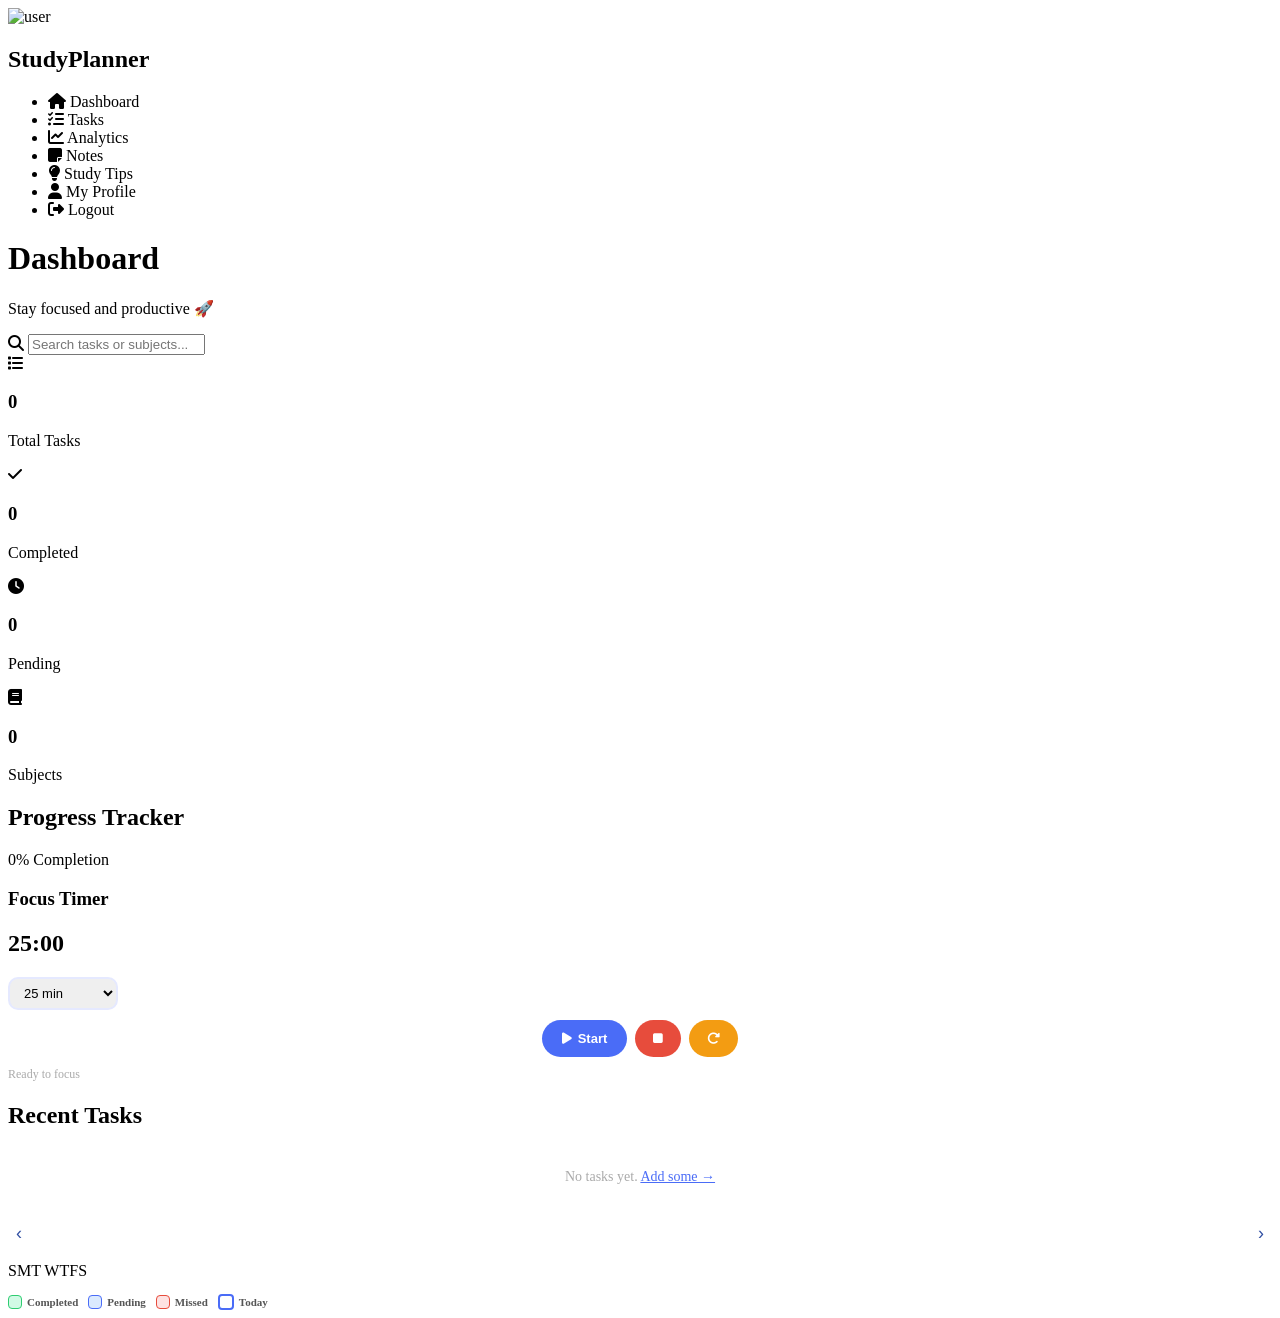
==== Dashboard.html @ defc96db "Create Dashboard.html" ====
<!DOCTYPE html>
<html lang="en">
<head>
<meta charset="UTF-8">
<meta name="viewport" content="width=device-width, initial-scale=1.0">
<title>Dashboard – StudyPlanner</title>

<link rel="stylesheet" href="theme.css">
<link rel="stylesheet" href="dashboard.css">
<link rel="stylesheet" href="https://cdnjs.cloudflare.com/ajax/libs/font-awesome/6.5.0/css/all.min.css">

</head>

<body>

<div class="floating-shapes">
  <span class="shape s1"></span>
  <span class="shape s2"></span>
  <span class="shape s3"></span>
</div>

<div class="dashboard">

  <!-- SIDEBAR -->
  <div class="sidebar">
    <div class="sidebar-image">
      <img src="https://cdn-icons-png.flaticon.com/512/3135/3135715.png" alt="user">
    </div>
    <h2 class="logo">StudyPlanner</h2>
    <ul class="menu">
      <li class="active"><i class="fa-solid fa-house"></i> Dashboard</li>
      <li onclick="location.href='taskdesign.html'"><i class="fa-solid fa-list-check"></i> Tasks</li>
      <li onclick="location.href='analytics.html'"><i class="fa-solid fa-chart-line"></i> Analytics</li>
      <li onclick="location.href='notes.html'"><i class="fa-solid fa-note-sticky"></i> Notes</li>
      <li onclick="location.href='studytips.html'"><i class="fa-solid fa-lightbulb"></i> Study Tips</li>
      <li onclick="location.href='profile.html'"><i class="fa-solid fa-user"></i> My Profile</li>
      <li class="logout"><i class="fa-solid fa-right-from-bracket"></i> Logout</li>
    </ul>
  </div>

  <!-- MAIN -->
  <div class="main">

    <!-- TOPBAR -->
    <div class="topbar">
      <div>
        <h1>Dashboard</h1>
        <p>Stay focused and productive 🚀</p>
      </div>
      <div class="search-box">
        <i class="fa fa-search"></i>
        <input type="text" id="searchInput" placeholder="Search tasks or subjects..." oninput="filterRecentTasks()">
      </div>
    </div>

    <!-- STAT CARDS -->
    <div class="cards">
      <div class="card blue">
        <i class="fa-solid fa-list"></i>
        <h3 id="totalCount">0</h3>
        <p>Total Tasks</p>
      </div>
      <div class="card green">
        <i class="fa-solid fa-check"></i>
        <h3 id="completedCount">0</h3>
        <p>Completed</p>
      </div>
      <div class="card orange">
        <i class="fa-solid fa-clock"></i>
        <h3 id="pendingCount">0</h3>
        <p>Pending</p>
      </div>
      <div class="card purple">
        <i class="fa-solid fa-book"></i>
        <h3 id="subjectCount">0</h3>
        <p>Subjects</p>
      </div>
    </div>

    <!-- CONTENT -->
    <div class="content">

      <!-- LEFT -->
      <div class="left">

        <div class="row-top">

          <!-- PROGRESS -->
          <div class="box">
            <h2>Progress Tracker</h2>
            <p id="progressLabel">0% Completion</p>
            <div class="progress-bar">
              <div class="progress-fill" id="progressFill" style="width:0%"></div>
            </div>
          </div>

          <!-- FOCUS TIMER -->
          <div class="box timer">
            <h3>Focus Timer</h3>
            <h2 id="timerDisplay">25:00</h2>

            <!-- Duration Selector -->
            <div id="timerSetup" style="margin-bottom:10px;">
              <select id="timerDuration" style="padding:6px 10px; border-radius:10px; border:2px solid #e5e9ff; font-size:13px; outline:none; cursor:pointer;">
                <option value="25">25 min</option>
                <option value="30">30 min</option>
                <option value="45">45 min</option>
                <option value="60">60 min</option>
                <option value="5">5 min (test)</option>
              </select>
            </div>

            <!-- Timer Controls -->
            <div style="display:flex; gap:8px; justify-content:center; flex-wrap:wrap;">
              <button id="startPauseBtn" onclick="toggleTimer()"
                style="padding:11px 20px; border-radius:50px; border:none; background:#4a6cf7; color:white; font-size:13px; font-weight:700; cursor:pointer; transition:0.25s; display:flex; align-items:center; gap:6px;">
                <i class="fa-solid fa-play"></i> Start
              </button>
              <button onclick="stopTimer()"
                style="padding:11px 18px; border-radius:50px; border:none; background:#e74c3c; color:white; font-size:13px; font-weight:700; cursor:pointer; transition:0.25s;">
                <i class="fa-solid fa-stop"></i>
              </button>
              <button onclick="restartTimer()"
                style="padding:11px 18px; border-radius:50px; border:none; background:#f39c12; color:white; font-size:13px; font-weight:700; cursor:pointer; transition:0.25s;">
                <i class="fa-solid fa-rotate-right"></i>
              </button>
            </div>

            <p id="timerStatus" style="font-size:12px; color:#aaa; margin-top:10px;">Ready to focus</p>
          </div>

        </div>

        <!-- RECENT TASKS -->
        <div class="box">
          <h2>Recent Tasks</h2>
          <div id="recentTasksList">
            <p style="color:#aaa; font-size:14px; text-align:center; padding:20px 0;">No tasks yet. <a href="taskdesign.html" style="color:#4a6cf7;">Add some →</a></p>
          </div>
        </div>

      </div>

      <!-- RIGHT: CALENDAR -->
      <div class="right">
        <div class="box calendar">

          <!-- Calendar Header -->
          <div style="display:flex; justify-content:space-between; align-items:center; margin-bottom:14px;">
            <button onclick="changeMonth(-1)" style="background:none; border:none; font-size:18px; cursor:pointer; color:#2f4ea2; padding:4px 8px; border-radius:8px; transition:0.2s;" onmouseover="this.style.background='#eef2ff'" onmouseout="this.style.background='none'">&#8249;</button>
            <h2 id="calendarTitle" style="margin:0; font-size:16px; color:#1e3c72;"></h2>
            <button onclick="changeMonth(1)"  style="background:none; border:none; font-size:18px; cursor:pointer; color:#2f4ea2; padding:4px 8px; border-radius:8px; transition:0.2s;" onmouseover="this.style.background='#eef2ff'" onmouseout="this.style.background='none'">&#8250;</button>
          </div>

          <!-- Day headers -->
          <div class="days">
            <span>S</span><span>M</span><span>T</span>
            <span>W</span><span>T</span><span>F</span><span>S</span>
          </div>

          <!-- Date grid -->
          <div class="dates" id="calendarDates"></div>

          <div class="cal-legend-wrap" style="margin-top:14px; display:flex; gap:10px; flex-wrap:wrap; font-size:11px; font-weight:600; color:#555;">
            <span style="display:flex;align-items:center;gap:5px;"><span class="cal-legend-completed" style="width:12px;height:12px;border-radius:4px;background:#d1fae5;border:1px solid #2ecc71;display:inline-block;"></span>Completed</span>
            <span style="display:flex;align-items:center;gap:5px;"><span class="cal-legend-pending" style="width:12px;height:12px;border-radius:4px;background:#dbeafe;border:1px solid #4a6cf7;display:inline-block;"></span>Pending</span>
            <span style="display:flex;align-items:center;gap:5px;"><span class="cal-legend-missed" style="width:12px;height:12px;border-radius:4px;background:#fee2e2;border:1px solid #e74c3c;display:inline-block;"></span>Missed</span>
            <span style="display:flex;align-items:center;gap:5px;"><span class="cal-legend-today" style="width:12px;height:12px;border-radius:4px;border:2.5px solid #4a6cf7;display:inline-block;"></span>Today</span>
          </div>

        </div>
      </div>

    </div><!-- end .content -->
  </div><!-- end .main -->
</div><!-- end .dashboard -->

<style>
/* ── RECENT TASK ROWS ─────────────────────── */
.task-row {
  display: flex;
  justify-content: space-between;
  align-items: center;
  padding: 12px 0;
  border-bottom: 1px solid #f0f2ff;
  font-size: 14px;
}
.task-row:last-child { border-bottom: none; }
.task-row span { font-weight: 600; color: #333; }
.task-row small { font-size: 12px; color: #aaa; }
.badge {
  padding: 4px 11px; border-radius: 20px; font-size: 11px; font-weight: 700;
}
.badge-completed { background:#d1fae5; color:#065f46; }
.badge-pending   { background:#fff3cd; color:#92400e; }
.badge-missed    { background:#fee2e2; color:#991b1b; }

/* ── CALENDAR DATE CELLS ─────────────────── */
.cal-day {
  padding: 10px 6px;
  background: #eef2ff;
  border-radius: 10px;
  text-align: center;
  font-size: 13px;
  font-weight: 500;
  color: #444;
  cursor: default;
  position: relative;
  transition: 0.2s;
  min-height: 36px;
  display: flex;
  flex-direction: column;
  align-items: center;
  justify-content: center;
  gap: 3px;
}

/* Task status colors — applied via JS */
.cal-day.has-completed { background: #d1fae5; color: #065f46; }
.cal-day.has-pending   { background: #dbeafe; color: #1e40af; }
.cal-day.has-missed    { background: #fee2e2; color: #991b1b; }

/* Today: ring highlight only — keeps text readable over any status color */
.cal-day.today {
  outline: 3px solid #4a6cf7;
  outline-offset: -2px;
  font-weight: 800;
}

.cal-day.empty { background: transparent; outline: none; }

/* No dots needed anymore — cell color carries the meaning */
.dots-row { display: none; }

/* Tooltip */
.cal-day:hover .cal-tooltip { display: block; }
.cal-tooltip {
  display: none;
  position: absolute;
  bottom: calc(100% + 6px);
  left: 50%;
  transform: translateX(-50%);
  background: #1e3c72;
  color: white;
  font-size: 11px;
  padding: 6px 10px;
  border-radius: 8px;
  white-space: nowrap;
  z-index: 99;
  pointer-events: none;
  box-shadow: 0 4px 12px rgba(0,0,0,0.2);
}
.cal-tooltip::after {
  content:""; position:absolute; top:100%; left:50%; transform:translateX(-50%);
  border:5px solid transparent; border-top-color:#1e3c72;
}
</style>

<!-- 🔊 TIMER START SOUND -->
<audio id="startSound" src="sound.mpeg" preload="auto"></audio>

<script src="api.js"></script>        
<script src="theme.js"></script>
<script src="dashboard.js"></script>

</body>
</html>
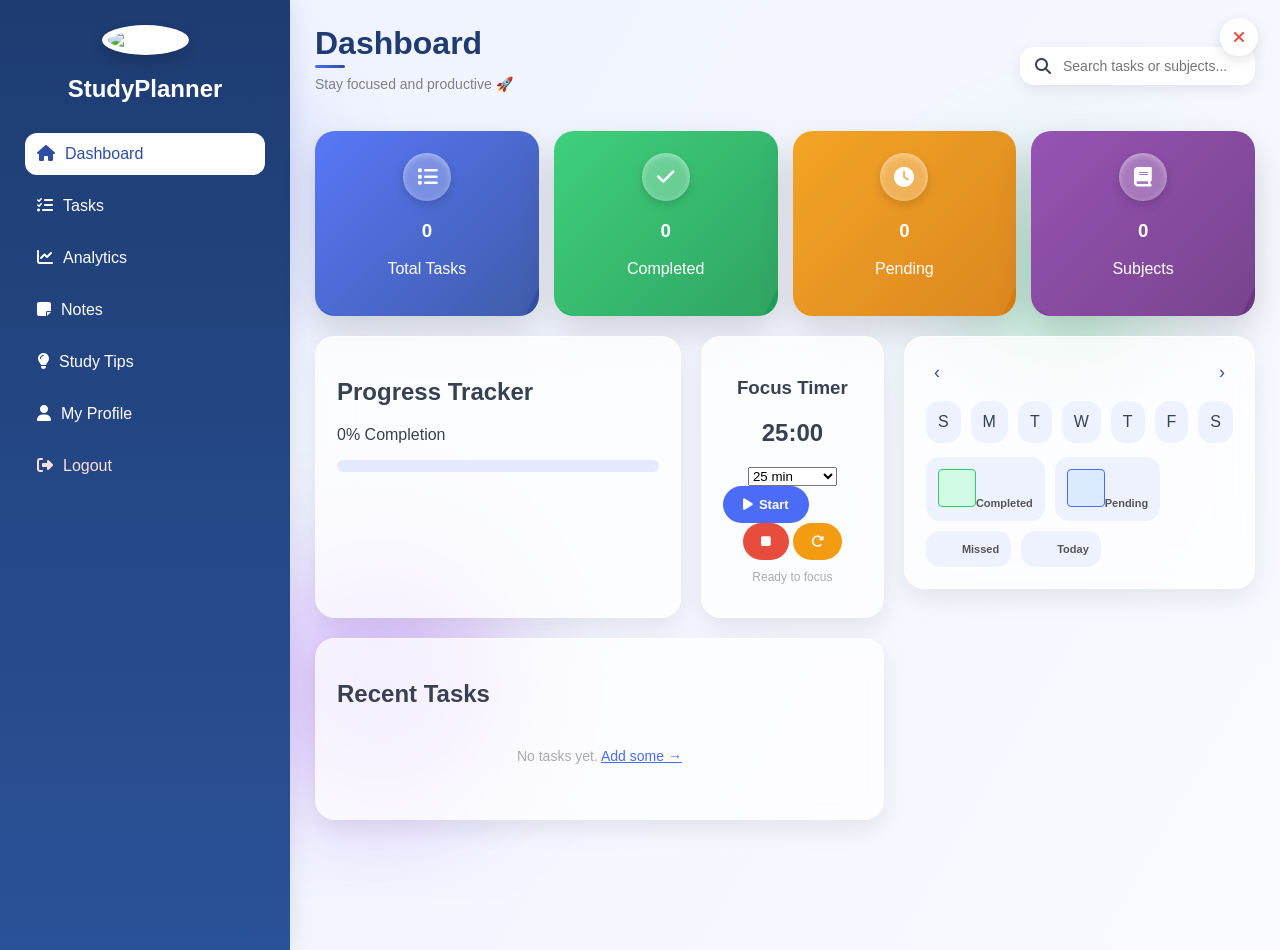
==== commit 4e5fd77a: "Update Dashboard.html" ====
--- a/Dashboard.html
+++ b/Dashboard.html
@@ -29,11 +29,11 @@
     <h2 class="logo">StudyPlanner</h2>
     <ul class="menu">
       <li class="active"><i class="fa-solid fa-house"></i> Dashboard</li>
-      <li onclick="location.href='taskdesign.html'"><i class="fa-solid fa-list-check"></i> Tasks</li>
-      <li onclick="location.href='analytics.html'"><i class="fa-solid fa-chart-line"></i> Analytics</li>
-      <li onclick="location.href='notes.html'"><i class="fa-solid fa-note-sticky"></i> Notes</li>
-      <li onclick="location.href='studytips.html'"><i class="fa-solid fa-lightbulb"></i> Study Tips</li>
-      <li onclick="location.href='profile.html'"><i class="fa-solid fa-user"></i> My Profile</li>
+      <li data-href="taskdesign.html" class="nav-link"><i class="fa-solid fa-list-check"></i> Tasks</li>
+      <li data-href="analytics.html" class="nav-link"><i class="fa-solid fa-chart-line"></i> Analytics</li>
+      <li data-href="notes.html" class="nav-link"><i class="fa-solid fa-note-sticky"></i> Notes</li>
+      <li data-href="studytips.html" class="nav-link"><i class="fa-solid fa-lightbulb"></i> Study Tips</li>
+      <li data-href="profile.html" class="nav-link"><i class="fa-solid fa-user"></i> My Profile</li>
       <li class="logout"><i class="fa-solid fa-right-from-bracket"></i> Logout</li>
     </ul>
   </div>
@@ -49,7 +49,7 @@
       </div>
       <div class="search-box">
         <i class="fa fa-search"></i>
-        <input type="text" id="searchInput" placeholder="Search tasks or subjects..." oninput="filterRecentTasks()">
+        <input type="text" id="searchInput" placeholder="Search tasks or subjects..." id="searchInputField">
       </div>
     </div>
 
@@ -100,8 +100,8 @@
             <h2 id="timerDisplay">25:00</h2>
 
             <!-- Duration Selector -->
-            <div id="timerSetup" style="margin-bottom:10px;">
-              <select id="timerDuration" style="padding:6px 10px; border-radius:10px; border:2px solid #e5e9ff; font-size:13px; outline:none; cursor:pointer;">
+            <div id="timerSetup" class="timer-setup">
+              <select id="timerDuration" class="timer-select">
                 <option value="25">25 min</option>
                 <option value="30">30 min</option>
                 <option value="45">45 min</option>
@@ -111,8 +111,8 @@
             </div>
 
             <!-- Timer Controls -->
-            <div style="display:flex; gap:8px; justify-content:center; flex-wrap:wrap;">
-              <button id="startPauseBtn" onclick="toggleTimer()"
+            <div class="timer-controls">
+              <button id="startPauseBtn" id="startPauseBtn"
                 style="padding:11px 20px; border-radius:50px; border:none; background:#4a6cf7; color:white; font-size:13px; font-weight:700; cursor:pointer; transition:0.25s; display:flex; align-items:center; gap:6px;">
                 <i class="fa-solid fa-play"></i> Start
               </button>
@@ -162,10 +162,10 @@
           <div class="dates" id="calendarDates"></div>
 
           <div class="cal-legend-wrap" style="margin-top:14px; display:flex; gap:10px; flex-wrap:wrap; font-size:11px; font-weight:600; color:#555;">
-            <span style="display:flex;align-items:center;gap:5px;"><span class="cal-legend-completed" style="width:12px;height:12px;border-radius:4px;background:#d1fae5;border:1px solid #2ecc71;display:inline-block;"></span>Completed</span>
-            <span style="display:flex;align-items:center;gap:5px;"><span class="cal-legend-pending" style="width:12px;height:12px;border-radius:4px;background:#dbeafe;border:1px solid #4a6cf7;display:inline-block;"></span>Pending</span>
-            <span style="display:flex;align-items:center;gap:5px;"><span class="cal-legend-missed" style="width:12px;height:12px;border-radius:4px;background:#fee2e2;border:1px solid #e74c3c;display:inline-block;"></span>Missed</span>
-            <span style="display:flex;align-items:center;gap:5px;"><span class="cal-legend-today" style="width:12px;height:12px;border-radius:4px;border:2.5px solid #4a6cf7;display:inline-block;"></span>Today</span>
+            <span class="legend-item"><span class="cal-legend-completed" style="width:12px;height:12px;border-radius:4px;background:#d1fae5;border:1px solid #2ecc71;display:inline-block;"></span>Completed</span>
+            <span class="legend-item"><span class="cal-legend-pending" style="width:12px;height:12px;border-radius:4px;background:#dbeafe;border:1px solid #4a6cf7;display:inline-block;"></span>Pending</span>
+            <span class="legend-item"><span class="cal-legend-missed" class="legend-box legend-missed"></span>Missed</span>
+            <span class="legend-item"><span class="cal-legend-today" class="legend-box legend-today"></span>Today</span>
           </div>
 
         </div>
@@ -175,86 +175,7 @@
   </div><!-- end .main -->
 </div><!-- end .dashboard -->
 
-<style>
-/* ── RECENT TASK ROWS ─────────────────────── */
-.task-row {
-  display: flex;
-  justify-content: space-between;
-  align-items: center;
-  padding: 12px 0;
-  border-bottom: 1px solid #f0f2ff;
-  font-size: 14px;
-}
-.task-row:last-child { border-bottom: none; }
-.task-row span { font-weight: 600; color: #333; }
-.task-row small { font-size: 12px; color: #aaa; }
-.badge {
-  padding: 4px 11px; border-radius: 20px; font-size: 11px; font-weight: 700;
-}
-.badge-completed { background:#d1fae5; color:#065f46; }
-.badge-pending   { background:#fff3cd; color:#92400e; }
-.badge-missed    { background:#fee2e2; color:#991b1b; }
 
-/* ── CALENDAR DATE CELLS ─────────────────── */
-.cal-day {
-  padding: 10px 6px;
-  background: #eef2ff;
-  border-radius: 10px;
-  text-align: center;
-  font-size: 13px;
-  font-weight: 500;
-  color: #444;
-  cursor: default;
-  position: relative;
-  transition: 0.2s;
-  min-height: 36px;
-  display: flex;
-  flex-direction: column;
-  align-items: center;
-  justify-content: center;
-  gap: 3px;
-}
-
-/* Task status colors — applied via JS */
-.cal-day.has-completed { background: #d1fae5; color: #065f46; }
-.cal-day.has-pending   { background: #dbeafe; color: #1e40af; }
-.cal-day.has-missed    { background: #fee2e2; color: #991b1b; }
-
-/* Today: ring highlight only — keeps text readable over any status color */
-.cal-day.today {
-  outline: 3px solid #4a6cf7;
-  outline-offset: -2px;
-  font-weight: 800;
-}
-
-.cal-day.empty { background: transparent; outline: none; }
-
-/* No dots needed anymore — cell color carries the meaning */
-.dots-row { display: none; }
-
-/* Tooltip */
-.cal-day:hover .cal-tooltip { display: block; }
-.cal-tooltip {
-  display: none;
-  position: absolute;
-  bottom: calc(100% + 6px);
-  left: 50%;
-  transform: translateX(-50%);
-  background: #1e3c72;
-  color: white;
-  font-size: 11px;
-  padding: 6px 10px;
-  border-radius: 8px;
-  white-space: nowrap;
-  z-index: 99;
-  pointer-events: none;
-  box-shadow: 0 4px 12px rgba(0,0,0,0.2);
-}
-.cal-tooltip::after {
-  content:""; position:absolute; top:100%; left:50%; transform:translateX(-50%);
-  border:5px solid transparent; border-top-color:#1e3c72;
-}
-</style>
 
 <!-- 🔊 TIMER START SOUND -->
 <audio id="startSound" src="sound.mpeg" preload="auto"></audio>
--- a/theme.css
+++ b/theme.css
@@ -0,0 +1,317 @@
+/* ═══════════════════════════════════════════════
+   STUDYPLANNER — GLOBAL THEME SYSTEM
+   ═══════════════════════════════════════════════ */
+
+/* ── LIGHT MODE ───────────────────────────────── */
+:root {
+  --bg:            #eef2ff;
+  --bg2:           #f8faff;
+  --surface:       rgba(255,255,255,0.82);
+  --surface-solid: #ffffff;
+  --border:        #e5e9ff;
+  --text-primary:  #1e3c72;
+  --text-body:     #374151;
+  --text-muted:    #6b7280;
+  --input-bg:      #f8faff;
+}
+
+/* ── DARK MODE ────────────────────────────────── */
+[data-theme="dark"] {
+  --bg:            #1a1a2e;
+  --bg2:           #16213e;
+  --surface:       rgba(34,34,59,0.97);
+  --surface-solid: #22223b;
+  --border:        #3a3a5c;
+  --text-primary:  #f0f0f5;
+  --text-body:     #c8c8d8;
+  --text-muted:    #8888aa;
+  --input-bg:      #2a2a45;
+}
+
+html { transition: background 0.3s ease; }
+body {
+  background: linear-gradient(135deg, var(--bg), var(--bg2));
+  color: var(--text-body);
+  transition: background 0.35s ease, color 0.35s ease;
+}
+
+/* ── BODY ─────────────────────────────────────── */
+[data-theme="dark"] body {
+  background: linear-gradient(135deg, #1a1a2e, #16213e) !important;
+}
+[data-theme="dark"] .floating-shapes .shape,
+[data-theme="dark"] .shape { opacity: 0.07 !important; }
+
+/* ── SIDEBAR ──────────────────────────────────── */
+[data-theme="dark"] .sidebar {
+  background: linear-gradient(180deg, #12122a, #1a1a3e) !important;
+  border-right: 1px solid #3a3a5c;
+}
+[data-theme="dark"] .menu .active {
+  background: rgba(74,108,247,0.25) !important;
+  color: #a0b4ff !important;
+}
+[data-theme="dark"] .menu li:hover {
+  background: rgba(255,255,255,0.06) !important;
+}
+
+/* ── SURFACE BOXES ────────────────────────────── */
+[data-theme="dark"] .box,
+[data-theme="dark"] .form-card,
+[data-theme="dark"] .avatar-card,
+[data-theme="dark"] .table-box,
+[data-theme="dark"] .panel-box,
+[data-theme="dark"] .paper,
+[data-theme="dark"] .search-box,
+[data-theme="dark"] .topbar .search-box,
+[data-theme="dark"] .field-wrap,
+[data-theme="dark"] .toolbar,
+[data-theme="dark"] .legend-item,
+[data-theme="dark"] .progress-card,
+[data-theme="dark"] .topic-row,
+[data-theme="dark"] .upload-zone,
+[data-theme="dark"] .file-item {
+  background: #22223b !important;
+  border-color: #3a3a5c !important;
+  box-shadow: 0 6px 20px rgba(0,0,0,0.4) !important;
+}
+
+/* ── HEADINGS ─────────────────────────────────── */
+[data-theme="dark"] h1,[data-theme="dark"] h2,
+[data-theme="dark"] h3,[data-theme="dark"] h4,
+[data-theme="dark"] h5,[data-theme="dark"] .topbar h1,
+[data-theme="dark"] .section-title,
+[data-theme="dark"] .form-section-title,
+[data-theme="dark"] .nav-meta h2 {
+  color: #f0f0f5 !important;
+}
+
+[data-theme="dark"] p  { color: #c8c8d8 !important; }
+[data-theme="dark"] small,
+[data-theme="dark"] .text-muted,
+[data-theme="dark"] .topbar p,
+[data-theme="dark"] .field-hint,
+[data-theme="dark"] .last-saved,
+[data-theme="dark"] .bar-count,
+[data-theme="dark"] .autosave-label { color: #8888aa !important; }
+[data-theme="dark"] label,
+[data-theme="dark"] .field-label { color: #8888aa !important; }
+
+/* ── INPUTS ───────────────────────────────────── */
+[data-theme="dark"] input,
+[data-theme="dark"] textarea,
+[data-theme="dark"] select {
+  background: #2a2a45 !important;
+  color: #f0f0f5 !important;
+  border-color: #3a3a5c !important;
+}
+[data-theme="dark"] input::placeholder,
+[data-theme="dark"] textarea::placeholder { color: #55557a !important; }
+[data-theme="dark"] .search-box input { background: transparent !important; color: #f0f0f5 !important; }
+[data-theme="dark"] .search-box i,
+[data-theme="dark"] .field-edit-btn { color: #55557a !important; }
+
+/* ── TOOLBAR ──────────────────────────────────── */
+[data-theme="dark"] .toolbar { background: #1e1e38 !important; }
+[data-theme="dark"] .tb-btn  { color: #8888aa !important; }
+[data-theme="dark"] .tb-btn:hover { background: #3a3a5c !important; color: #a0b4ff !important; }
+[data-theme="dark"] .tb-select { background:#2a2a45 !important; color:#c8c8d8 !important; border-color:#3a3a5c !important; }
+
+/* ── TABLE ────────────────────────────────────── */
+[data-theme="dark"] thead th { color:#a0b4ff !important; border-color:#3a3a5c !important; background:#22223b !important; }
+[data-theme="dark"] tbody td { color:#c8c8d8 !important; border-color:#3a3a5c !important; }
+[data-theme="dark"] tbody tr:hover { background: rgba(100,120,255,0.08) !important; }
+[data-theme="dark"] .task-row { border-color: #3a3a5c !important; }
+[data-theme="dark"] .task-row span { color: #f0f0f5 !important; }
+
+/* ── COLORED CARDS — bright & readable in dark mode ── */
+[data-theme="dark"] .card,
+[data-theme="dark"] .sum-card { filter: brightness(1.0) saturate(1.1) !important; }
+[data-theme="dark"] .card h3,
+[data-theme="dark"] .card p,
+[data-theme="dark"] .sum-card h3,
+[data-theme="dark"] .sum-card p { color: #ffffff !important; }
+
+[data-theme="dark"] .tip-card { filter: brightness(0.95) saturate(1.05) !important; }
+[data-theme="dark"] .tip-card h3,
+[data-theme="dark"] .tip-card p,
+[data-theme="dark"] .tip-card i.card-icon { color: #1a1a2e !important; }
+
+[data-theme="dark"] .note-card { filter: brightness(1.08) saturate(1.15) !important; }
+[data-theme="dark"] .note-card h3 { color: #0f172a !important; font-weight: 800 !important; }
+[data-theme="dark"] .note-card p  { color: #1e293b !important; }
+
+/* ── CALENDAR ─────────────────────────────────── */
+[data-theme="dark"] .cal-day { background:#2a2a45 !important; color:#c8c8d8 !important; }
+[data-theme="dark"] .cal-day.empty { background:transparent !important; }
+[data-theme="dark"] .calendar .days span,
+[data-theme="dark"] .calendar .dates span { background:#2a2a45 !important; color:#c8c8d8 !important; }
+[data-theme="dark"] .calendar .active {
+  background: linear-gradient(135deg,#4a6cf7,#2f4ea2) !important;
+  color: white !important;
+}
+
+/* ── CALENDAR STATUS CELLS — vivid solid fills ── */
+[data-theme="dark"] .cal-day.has-completed,
+[data-theme="dark"] .cal-day.has-completed span { background:#22c55e !important; color:#ffffff !important; }
+[data-theme="dark"] .cal-day.has-pending,
+[data-theme="dark"] .cal-day.has-pending span   { background:#3b82f6 !important; color:#ffffff !important; }
+[data-theme="dark"] .cal-day.has-missed,
+[data-theme="dark"] .cal-day.has-missed span     { background:#ef4444 !important; color:#ffffff !important; }
+
+/* ── CALENDAR LEGEND SQUARES — match date cell colours ── */
+[data-theme="dark"] .cal-legend-completed {
+  background: #22c55e !important;
+  border-color: #22c55e !important;
+}
+[data-theme="dark"] .cal-legend-pending {
+  background: #3b82f6 !important;
+  border-color: #3b82f6 !important;
+}
+[data-theme="dark"] .cal-legend-missed {
+  background: #ef4444 !important;
+  border-color: #ef4444 !important;
+}
+[data-theme="dark"] .cal-legend-today {
+  background: #22223b !important;
+  border: 2.5px solid #3b82f6 !important;
+}
+
+/* Legend label text */
+[data-theme="dark"] .cal-legend-wrap,
+[data-theme="dark"] .cal-legend-wrap span { color: #c8c8d8 !important; }
+
+/* ── PROGRESS BAR & TRACK ─────────────────────── */
+[data-theme="dark"] .progress-bar,
+[data-theme="dark"] .track { background: #3a3a5c !important; }
+[data-theme="dark"] .progress-card h4 { color: #c8c8d8 !important; }
+
+/* ── FILTERS ──────────────────────────────────── */
+[data-theme="dark"] .filters button,
+[data-theme="dark"] .filter-btn,
+[data-theme="dark"] .filter {
+  background: #2a2a45 !important; border-color:#3a3a5c !important; color:#c8c8d8 !important;
+}
+[data-theme="dark"] .filters button.active {
+  background: #4a6cf7 !important; color:white !important; border-color:#4a6cf7 !important;
+}
+
+/* ── LEGEND ───────────────────────────────────── */
+[data-theme="dark"] .legend-item h4 { color:#f0f0f5 !important; }
+[data-theme="dark"] .legend-item p  { color:#8888aa !important; }
+
+/* ── MODALS ───────────────────────────────────── */
+[data-theme="dark"] .modal-box,
+[data-theme="dark"] .expand-box {
+  background: #22223b !important; color:#c8c8d8;
+}
+[data-theme="dark"] .modal-box h2,
+[data-theme="dark"] .expand-box h2 { color:#f0f0f5 !important; }
+[data-theme="dark"] .modal-box p,
+[data-theme="dark"] .modal-short,
+[data-theme="dark"] .modal-detail { color:#c8c8d8 !important; }
+[data-theme="dark"] .modal-input,
+[data-theme="dark"] .modal-cancel {
+  background:#2a2a45 !important; border-color:#3a3a5c !important; color:#f0f0f5 !important;
+}
+[data-theme="dark"] .modal-detail strong { color:#a0b4ff !important; }
+
+/* ── PROFILE ──────────────────────────────────── */
+[data-theme="dark"] .field-display { color:#f0f0f5 !important; }
+[data-theme="dark"] .field-display.placeholder-text { color:#55557a !important; }
+[data-theme="dark"] .avatar-username { color:#7090ff !important; }
+[data-theme="dark"] .avatar-divider  { background:#3a3a5c !important; }
+[data-theme="dark"] .dark-mode-label { color:#f0f0f5 !important; }
+[data-theme="dark"] .toggle-slider   { background:#3a3a5c !important; }
+[data-theme="dark"] .info-row { border-color:#3a3a5c !important; color:#8888aa !important; }
+[data-theme="dark"] .info-row strong { color:#f0f0f5 !important; }
+[data-theme="dark"] .danger-zone { background:rgba(127,29,29,0.2) !important; border-color:#7f1d1d !important; }
+[data-theme="dark"] .danger-title { color:#fca5a5 !important; }
+[data-theme="dark"] .danger-desc  { color:#8888aa !important; }
+
+/* ── NOTE EDITOR ──────────────────────────────── */
+[data-theme="dark"] .paper-header { border-color:#3a3a5c !important; }
+[data-theme="dark"] .paper-subject { color:#7090ff !important; }
+[data-theme="dark"] .paper-topic { color:#f0f0f5 !important; background:transparent !important; }
+[data-theme="dark"] .editor-body { color:#c8c8d8 !important; background:#22223b !important; }
+[data-theme="dark"] .editor-nav { background:linear-gradient(90deg,#12122a,#1a1a3e) !important; }
+[data-theme="dark"] .upload-zone { border-color:#3a3a5c !important; color:#8888aa !important; }
+[data-theme="dark"] .upload-zone:hover { border-color:#4a6cf7 !important; color:#a0b4ff !important; background:#2f2f55 !important; }
+[data-theme="dark"] .file-item { color:#c8c8d8 !important; }
+
+/* ── NOTES PAGE ───────────────────────────────── */
+[data-theme="dark"] .topic-chip { background:rgba(74,108,247,0.18) !important; border-color:rgba(74,108,247,0.35) !important; color:#a0b4ff !important; }
+[data-theme="dark"] .topic-row:hover { background:#32325a !important; }
+[data-theme="dark"] .topic-row-left h4 { color:#f0f0f5 !important; }
+[data-theme="dark"] .topic-row-left small { color:#8888aa !important; }
+
+/* ── STUDY TIPS ───────────────────────────────── */
+[data-theme="dark"] .featured .overlay {
+  background:linear-gradient(120deg,rgba(18,18,42,0.93),rgba(26,26,62,0.9)) !important;
+}
+
+/* ── STATUS BADGES ────────────────────────────── */
+[data-theme="dark"] .status-completed { background:rgba(16,185,129,0.2) !important; color:#6ee7b7 !important; }
+[data-theme="dark"] .status-pending   { background:rgba(245,158,11,0.2)  !important; color:#fcd34d !important; }
+[data-theme="dark"] .status-missed    { background:rgba(239,68,68,0.2)   !important; color:#fca5a5 !important; }
+[data-theme="dark"] .badge-completed  { background:rgba(16,185,129,0.2)  !important; color:#6ee7b7 !important; }
+[data-theme="dark"] .badge-pending    { background:rgba(245,158,11,0.2)  !important; color:#fcd34d !important; }
+[data-theme="dark"] .badge-missed     { background:rgba(239,68,68,0.2)   !important; color:#fca5a5 !important; }
+
+/* ── X CLOSE BUTTON ───────────────────────────── */
+[data-theme="dark"] #globalCloseBtn {
+  background:rgba(34,34,59,0.95) !important;
+  color:#ff8080 !important;
+}
+[data-theme="dark"] #globalCloseBtn:hover {
+  background:#e74c3c !important;
+  color:white !important;
+}
+
+/* ── DARK SCROLLBAR ───────────────────────────── */
+[data-theme="dark"] ::-webkit-scrollbar { width:8px; height:8px; }
+[data-theme="dark"] ::-webkit-scrollbar-track { background:#1a1a2e; }
+[data-theme="dark"] ::-webkit-scrollbar-thumb { background:#3a3a5c; border-radius:4px; }
+[data-theme="dark"] ::-webkit-scrollbar-thumb:hover { background:#4a6cf7; }
+
+/* ── GLOBAL READABLE TEXT IN DARK MODE ───────── */
+[data-theme="dark"] .main h1,
+[data-theme="dark"] .main h2,
+[data-theme="dark"] .main h3,
+[data-theme="dark"] .main h4 { color: #f0f0f5 !important; }
+
+[data-theme="dark"] .main p,
+[data-theme="dark"] .main span:not(.shape):not(.dot):not(.badge):not(.status) {
+  color: #e0e0ee !important;
+}
+
+[data-theme="dark"] .topbar h1 { color: #f0f0f5 !important; }
+[data-theme="dark"] .topbar p  { color: #aaaacc !important; }
+[data-theme="dark"] .menu li   { color: rgba(255,255,255,0.88) !important; }
+
+/* Profile specific bright text */
+[data-theme="dark"] .avatar-card h2 { color: #f0f0f5 !important; }
+[data-theme="dark"] .form-section-title { color: #7090ff !important; }
+[data-theme="dark"] .field-label { color: #9090bb !important; }
+[data-theme="dark"] .field-hint  { color: #666688 !important; }
+[data-theme="dark"] .field-display { color: #f0f0f5 !important; }
+
+/* Notes search wrap in dark */
+[data-theme="dark"] .search-wrap {
+  background: #22223b !important;
+  border: 1.5px solid #3a3a5c !important;
+  box-shadow: none !important;
+}
+[data-theme="dark"] .search-wrap input {
+  background: transparent !important;
+  color: #f0f0f5 !important;
+  outline: none !important;
+  border: none !important;
+}
+[data-theme="dark"] .search-wrap i { color: #6666aa !important; }
+
+/* Box heading text */
+[data-theme="dark"] .box h2,
+[data-theme="dark"] .box h3,
+[data-theme="dark"] .box p  { color: #e0e0ee !important; }
+[data-theme="dark"] .box-sub { color: #7070aa !important; }
--- a/dashboard.css
+++ b/dashboard.css
@@ -0,0 +1,400 @@
+body {
+    margin: 0;
+    font-family: "Segoe UI", sans-serif;
+    background: linear-gradient(120deg, #eef2ff, #f8faff);
+}
+
+/* LAYOUT */
+.dashboard {
+    display: flex;
+    min-height: 100vh;
+}
+
+/* SIDEBAR */
+.sidebar {
+    width: 240px;
+  background: linear-gradient(180deg, #1e3c72, #2a5298);
+    color: white;
+    padding: 25px;
+    min-height: 100vh;
+    box-shadow: 4px 0 20px rgba(0,0,0,0.08);
+}
+
+/* IMAGE */
+.sidebar-image {
+    display: flex;
+    justify-content: center;
+    margin-bottom: 15px;
+}
+
+.sidebar-image img {
+    width: 75px;
+    border-radius: 50%;
+    background: white;
+    padding: 6px;
+    box-shadow: 0 5px 15px rgba(0,0,0,0.2);
+}
+
+.logo {
+    font-weight: 800;
+    margin-bottom: 30px;
+    text-align: center;
+}
+
+/* MENU */
+.menu {
+    list-style: none;
+    padding: 0;
+}
+
+.menu li {
+    padding: 12px;
+    margin: 10px 0;
+    border-radius: 12px;
+    display: flex;
+    gap: 10px;
+    cursor: pointer;
+    transition: 0.3s;
+    font-weight: 500;
+}
+
+.menu li:hover {
+    background: rgba(255,255,255,0.25);
+    transform: translateX(5px);
+}
+
+.menu .active {
+    background: white;
+    color: #2f4ea2;
+}
+
+.logout {
+    margin-top: 30px;
+    color: #ffdede;
+}
+
+/* MAIN */
+.main {
+    flex: 1;
+    padding: 25px;
+}
+
+/* TOPBAR */
+.topbar {
+    display: flex;
+    justify-content: space-between;
+    align-items: center;
+    margin-bottom: 25px;
+}
+
+.topbar h1 {
+    margin: 0;
+    position: relative;
+      color: #1e3c72;
+}
+
+.topbar h1::after {
+    content: "";
+    position: absolute;
+    bottom: -6px;
+    left: 0;
+    width: 30px;
+    height: 3px;
+    background: linear-gradient(90deg, #4a6cf7, #2f4ea2);
+    border-radius: 10px;
+}
+
+.topbar p {
+    color: gray;
+    font-size: 14px;
+}
+
+/* SEARCH */
+.search-box {
+    background: white;
+    padding: 10px 15px;
+    border-radius: 14px;
+    display: flex;
+    align-items: center;
+    gap: 10px;
+    box-shadow: 0 5px 15px rgba(0,0,0,0.08);
+}
+
+.search-box input {
+    border: none;
+    outline: none;
+    font-size: 14px;
+}
+
+/* CARDS */
+.cards {
+    display: grid;
+    grid-template-columns: repeat(4, 1fr);
+    gap: 15px;
+    margin-bottom: 20px;
+}
+
+.card {
+    padding: 22px;
+    border-radius: 20px;
+    color: white;
+    text-align: center;
+    box-shadow: 0 15px 35px rgba(0,0,0,0.15);
+    transition: all 0.35s ease;
+    position: relative;
+    overflow: hidden;
+}
+
+/* OLD PATTERN */
+.card::before {
+    content: "";
+    position: absolute;
+    width: 140%;
+    height: 140%;
+    top: -30%;
+    left: -30%;
+    background: rgba(255,255,255,0.08);
+    transform: rotate(25deg);
+}
+
+/* SHINE */
+.card::after {
+    content: "";
+    position: absolute;
+    top: 0;
+    left: -100%;
+    width: 60%;
+    height: 100%;
+    background: rgba(255,255,255,0.18);
+    transform: skewX(-20deg);
+    transition: 0.6s;
+}
+
+.card:hover::after {
+    left: 130%;
+}
+
+.card:hover {
+    transform: translateY(-8px) scale(1.02);
+}
+
+/* 🔥 ICONS UPGRADE */
+.card i {
+    font-size: 20px;
+    margin-bottom: 10px;
+
+    width: 48px;
+    height: 48px;
+
+    display: flex;
+    align-items: center;
+    justify-content: center;
+    margin-left: auto;
+    margin-right: auto;
+
+    border-radius: 50%;
+
+    background: rgba(255,255,255,0.25);
+    backdrop-filter: blur(8px);
+
+    box-shadow: 
+        inset 0 2px 6px rgba(255,255,255,0.4),
+        0 4px 10px rgba(0,0,0,0.15);
+
+    transition: 0.3s;
+}
+
+/* hover pop */
+.card:hover i {
+    transform: scale(1.15) rotate(5deg);
+}
+
+.blue { background: linear-gradient(135deg,#4a6cf7,#2f4ea2); }
+.green { background: linear-gradient(135deg,#2ecc71,#1e9c55); }
+.orange { background: linear-gradient(135deg,#f39c12,#d87d0d); }
+.purple { background: linear-gradient(135deg,#8e44ad,#6c3483); }
+
+/* CONTENT */
+.content {
+    display: grid;
+    grid-template-columns: 2fr 1fr;
+    gap: 20px;
+}
+
+.left {
+    display: flex;
+    flex-direction: column;
+    gap: 20px;
+}
+
+.row-top {
+    display: grid;
+    grid-template-columns: 2fr 1fr;
+    gap: 20px;
+}
+
+/* BOX */
+.box {
+    background: rgba(255,255,255,0.75);
+    backdrop-filter: blur(16px);
+    padding: 22px;
+    border-radius: 20px;
+    box-shadow: 
+        0 10px 25px rgba(0,0,0,0.08),
+        inset 0 1px 0 rgba(255,255,255,0.6);
+    transition: all 0.3s ease;
+}
+
+.box:hover {
+    transform: translateY(-6px);
+}
+
+/* PROGRESS */
+.progress-bar {
+    height: 12px;
+    background: #e5e9ff;
+    border-radius: 20px;
+    overflow: hidden;
+}
+
+.progress-fill {
+    width: 75%;
+    height: 100%;
+    background: repeating-linear-gradient(
+        45deg,
+        #2ecc71,
+        #2ecc71 10px,
+        #27ae60 10px,
+        #27ae60 20px
+    );
+    animation: progressMove 1s linear infinite;
+}
+
+@keyframes progressMove {
+    from { background-position: 0 0; }
+    to { background-position: 40px 0; }
+}
+
+/* TIMER */
+.timer {
+    text-align: center;
+}
+
+.timer button {
+    padding: 14px;
+    border-radius: 50%;
+    border: none;
+    background: #4a6cf7;
+    color: white;
+    cursor: pointer;
+}
+
+/* CALENDAR */
+.calendar .days,
+.calendar .dates {
+    display: grid;
+    grid-template-columns: repeat(7,1fr);
+    gap: 10px;
+}
+
+.calendar span {
+    padding: 12px;
+    background: #eef2ff;
+    border-radius: 14px;
+}
+
+.calendar .active {
+    background: linear-gradient(135deg,#4a6cf7,#2f4ea2);
+    color: white;
+}
+
+/* RESPONSIVE */
+@media (max-width: 900px) {
+    .cards { grid-template-columns: repeat(2, 1fr); }
+    .content { grid-template-columns: 1fr; }
+}
+
+@media (max-width: 600px) {
+    .dashboard { flex-direction: column; }
+    .sidebar { width: 100%; text-align: center; }
+    .cards { grid-template-columns: 1fr; }
+}
+
+/* =========================
+   FLOATING BACKGROUND SHAPES
+========================= */
+.floating-shapes {
+    position: fixed;
+    top: 0;
+    left: 0;
+    width: 100%;
+    height: 100%;
+    z-index: -1;
+    overflow: hidden;
+}
+
+/* base shape style */
+.shape {
+    position: absolute;
+    border-radius: 50%;
+    filter: blur(60px);
+    opacity: 0.35;
+    animation: float 10s infinite ease-in-out;
+}
+
+/* individual shapes */
+.s1 {
+    width: 220px;
+    height: 220px;
+    background: #4a6cf7;
+    top: 10%;
+    left: 5%;
+    animation-duration: 12s;
+}
+
+.s2 {
+    width: 180px;
+    height: 180px;
+    background: #22c55e;
+    top: 20%;
+    right: 10%;
+    animation-duration: 15s;
+}
+
+.s3 {
+    width: 250px;
+    height: 250px;
+    background: #a855f7;
+    bottom: 10%;
+    left: 20%;
+    animation-duration: 18s;
+}
+
+/* floating animation */
+@keyframes float {
+    0% {
+        transform: translateY(0px) translateX(0px);
+    }
+    50% {
+        transform: translateY(-25px) translateX(20px);
+    }
+    100% {
+        transform: translateY(0px) translateX(0px);
+    }
+}
+
+/* =========================
+   DARK MODE — deferred to theme.css
+   Only the day-header row (S M T W T F S) needs overriding here
+========================= */
+
+/* Calendar day-name header cells only — NOT the date cells */
+[data-theme="dark"] .calendar .days span {
+    background: #2a2a45;
+    color: #8888aa;
+}
+[data-theme="dark"] .calendar span {
+    padding: 12px;
+    background: #2a2a45;
+    border-radius: 14px;
+}
